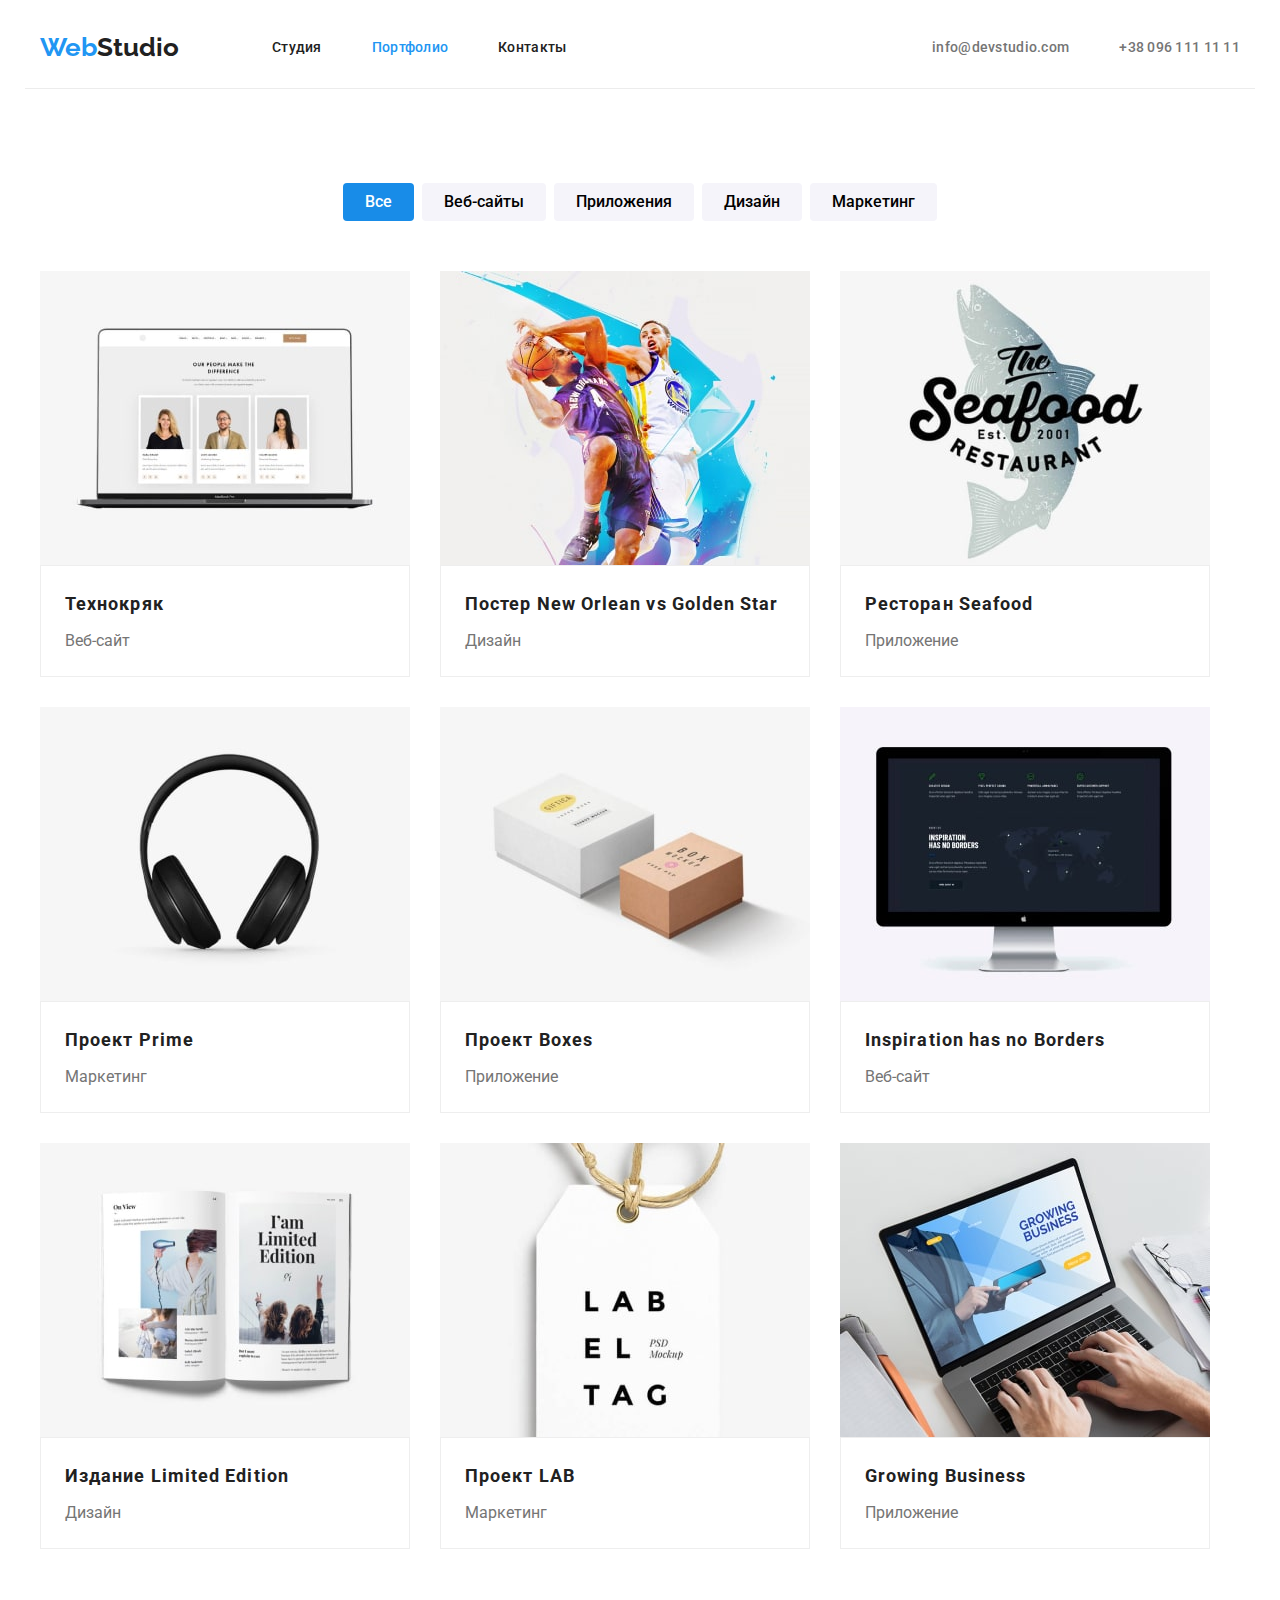
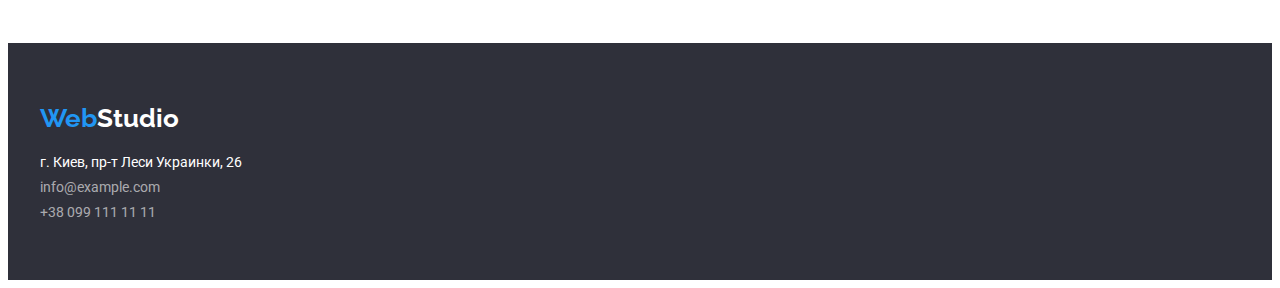
==== portfolio.html @ 8eda3291 "Добавлено файли із 3 ДЗ" ====
<!DOCTYPE html>
<html lang="ru">
    <head>
        <meta charset="UTF-8" />
        <meta http-equiv="X-UA-Compatible" content="IE=edge" />
        <meta name="viewport" content="width=device-width, initial-scale=1.0" />
        <title>Web Studio</title>

        <link rel="preconnect" href="https://fonts.googleapis.com" />
        <link rel="preconnect" href="https://fonts.gstatic.com" crossorigin />
        <link
            href="https://fonts.googleapis.com/css2?family=Raleway:wght@700&family=Roboto:wght@400;500;700;900&display=swap"
            rel="stylesheet"
        />
        <link
            rel="stylesheet"
            href="https://cdnjs.cloudflare.com/ajax/libs/modern-normalize/1.1.0/modern-normalize.min.css"
            integrity="sha512-wpPYUAdjBVSE4KJnH1VR1HeZfpl1ub8YT/NKx4PuQ5NmX2tKuGu6U/JRp5y+Y8XG2tV+wKQpNHVUX03MfMFn9Q=="
            crossorigin="anonymous"
            referrerpolicy="no-referrer"
        />
        <link rel="stylesheet" href="./css/styles.css" />
    </head>
    <body>
        <!-- Навігація хедера -->
        <header class="header">
            <div class="header-container">
                <nav class="header-nav">
                    <a href="index.html" class="header-logo link">
                        <span class="header-logo-web">Web</span>Studio</a
                    >
                    <ul class="header-nav-link list">
                        <li class="link-nav">
                            <a href="index.html" class="header-link link">Студия</a>
                        </li>
                        <li class="link-nav">
                            <a href="./portfolio.html" class="header-link link active">Портфолио</a>
                        </li>
                        <li class="link-nav link">
                            <a href="" class="header-link link">Контакты</a>
                        </li>
                    </ul>
                </nav>
                <ul class="header-contacts list">
                    <li class="contact-item">
                        <a href="mailto:info@devstudio.com" class="header-link-contact link"
                            >info@devstudio.com</a
                        >
                    </li>
                    <li class="contact-item">
                        <a href="tel:+380961111111" class="header-link-contact link"
                            >+38 096 111 11 11</a
                        >
                    </li>
                </ul>
            </div>
        </header>

        <main>
            <section class="projects">
                <div class="container">
                    <h1 class="visually-hidden">Портфолио</h1>
                    <ul class="portfolio-filter list">
                        <li class="portfolio-filter-item">
                            <button class="portfolio-filter-btn active btn" type="button">
                                Все
                            </button>
                        </li>
                        <li class="portfolio-filter-item">
                            <button class="portfolio-filter-btn btn" type="button">
                                Веб-сайты
                            </button>
                        </li>
                        <li class="portfolio-filter-item">
                            <button class="portfolio-filter-btn btn" type="button">
                                Приложения
                            </button>
                        </li>
                        <li class="portfolio-filter-item">
                            <button class="portfolio-filter-btn btn" type="button">Дизайн</button>
                        </li>
                        <li class="portfolio-filter-item">
                            <button class="portfolio-filter-btn btn" type="button">
                                Маркетинг
                            </button>
                        </li>
                    </ul>

                    <ul class="projects-list list">
                        <li class="project-list-item">
                            <img
                                class="project-list-img"
                                src="./image/our-projects/img-1-min.jpg"
                                alt="Ноутбук"
                                width="370"
                                height="294"
                            />
                            <div class="project-item-text">
                                <h3 class="project-list-header">Технокряк</h3>
                                <p class="project-list-text">Веб-сайт</p>
                            </div>
                        </li>
                        <li class="project-list-item">
                            <img
                                class="project-list-img"
                                src="./image/our-projects/img-2-min.jpg"
                                alt="Баскетбол"
                                width="370"
                                height="294"
                            />
                            <div class="project-item-text">
                                <h3 class="project-list-header">
                                    Постер <span lang="en">New Orlean vs Golden Star</span>
                                </h3>
                                <p class="project-list-text">Дизайн</p>
                            </div>
                        </li>
                        <li class="project-list-item">
                            <img
                                class="project-list-img"
                                src="./image/our-projects/img-3-min.jpg"
                                alt="Емблема ресторана морской пищи"
                                width="370"
                                height="294"
                            />
                            <div class="project-item-text">
                                <h3 class="project-list-header">
                                    Ресторан <span lang="en">Seafood</span>
                                </h3>
                                <p class="project-list-text">Приложение</p>
                            </div>
                        </li>
                        <li class="project-list-item">
                            <img
                                class="project-list-img"
                                src="./image/our-projects/img-4-min.jpg"
                                alt="Наушники"
                                width="370"
                                height="294"
                            />
                            <div class="project-item-text">
                                <h3 class="project-list-header">
                                    Проект <span lang="en">Prime</span>
                                </h3>
                                <p class="project-list-text">Маркетинг</p>
                            </div>
                        </li>
                        <li class="project-list-item">
                            <img
                                class="project-list-img"
                                src="./image/our-projects/img-5-min.jpg"
                                alt="Коробки"
                                width="370"
                                height="294"
                            />
                            <div class="project-item-text">
                                <h3 class="project-list-header">
                                    Проект <span lang="en">Boxes</span>
                                </h3>
                                <p class="project-list-text">Приложение</p>
                            </div>
                        </li>
                        <li class="project-list-item">
                            <img
                                class="project-list-img"
                                src="./image/our-projects/img-6-min.jpg"
                                alt="Монитор"
                                width="370"
                                height="294"
                            />
                            <div class="project-item-text">
                                <h3 class="project-list-header">
                                    <span lang="en">Inspiration has no Borders</span>
                                </h3>
                                <p class="project-list-text">Веб-сайт</p>
                            </div>
                        </li>
                        <li class="project-list-item">
                            <img
                                class="project-list-img"
                                src="./image/our-projects/img-7-min.jpg"
                                alt="Журнал"
                                width="370"
                                height="294"
                            />
                            <div class="project-item-text">
                                <h3 class="project-list-header">
                                    Издание <span lang="en">Limited Edition</span>
                                </h3>
                                <p class="project-list-text">Дизайн</p>
                            </div>
                        </li>
                        <li class="project-list-item">
                            <img
                                class="project-list-img"
                                src="./image/our-projects/img-8-min.jpg"
                                alt="Бирка"
                                width="370"
                                height="294"
                            />
                            <div class="project-item-text">
                                <h3 class="project-list-header">Проект <span>LAB</span></h3>
                                <p class="project-list-text">Маркетинг</p>
                            </div>
                        </li>
                        <li class="project-list-item">
                            <img
                                class="project-list-img"
                                src="./image/our-projects/img-9-min.jpg"
                                alt="Приложение для ноутбука"
                                width="370"
                                height="294"
                            />
                            <div class="project-item-text">
                                <h3 class="project-list-header">
                                    <span lang="en">Growing Business</span>
                                </h3>
                                <p class="project-list-text">Приложение</p>
                            </div>
                        </li>
                    </ul>
                </div>
            </section>
        </main>
        <!-- футер -->
        <footer class="footer">
            <div class="footer-container">
                <a href="/index.html" class="footer-logo link"
                    ><span class="footer-logo-web">Web</span>Studio</a
                >
                <address class="footer-adress">
                    <ul class="footer-list list">
                        <li class="footer-list-adress">
                            <a
                                href="https://goo.gl/maps/zETm96oup55VrGb17"
                                class="footer-address-map link"
                                target="_blank"
                                rel="noopener noreferrer nofollow"
                                >г. Киев, пр-т Леси Украинки, 26</a
                            >
                        </li>
                        <li class="footer-list-mail">
                            <a href="mailto:info@example.com" class="footer-mail link"
                                >info@example.com</a
                            >
                        </li>
                        <li class="footer-list-phone">
                            <a href="tel:+380991111111" class="footer-phone link"
                                >+38 099 111 11 11</a
                            >
                        </li>
                    </ul>
                </address>
            </div>
        </footer>
    </body>
</html>
---- css/styles.css ----
:root {
    --accent-color: #2196f3;
    --main-text-color: #212121;
    --second-text-color: #757575;
    --button-text-color: #ffffff;
    --footer-phone-mail-color: rgba(255, 255, 255, 0.6);
    --background-team: #f5f4fa;
    --background-team-list: #ffffff;
    --footer-addres-white: #ffffff;
    --background-footer: #2f303a;
    --footer-logo-white: #ffffff;
    --hover-color-btn: #188ce8;
    --background-portfolio-btn: #f5f4fa;
    --background-page: #ffffff;
    --background-hero: #2f303a;
}

body {
    font-family: 'Roboto', sans-serif;
    font-size: 14px;
    color: var(--main-text-color);
    background: var(--background-page);
}

h1,
h2,
h3,
h4 {
    margin: 0;
}
p {
    margin: 0;
}
ul {
    margin: 0;
}

img {
    display: block;
    max-width: 100%;
    height: auto;
}

.container {
    width: 1200px;
    padding-left: 15px;
    padding-right: 15px;
    margin: 0 auto;
}

.list {
    list-style: none;
    margin: 0;
    padding: 0;
}

.link {
    list-style-type: none;
    text-decoration: none;
}

.btn {
    font-family: 'Roboto';
}

.header-container {
    width: 1200px;
    padding-left: 15px;
    padding-right: 15px;
    margin: 0 auto;
    border-bottom: 1px solid #ececec;

    display: flex;
    align-items: center;
}

.visually-hidden {
    position: absolute;
    width: 1px;
    height: 1px;
    margin: -1px;
    border: 0;
    padding: 0;

    white-space: nowrap;
    clip-path: inset(100%);
    clip: rect(0 0 0 0);
    overflow: hidden;
}

.header-nav {
    display: flex;
    align-items: center;
}

.header-logo {
    font-family: 'Raleway';
    font-style: normal;
    font-weight: 700;
    font-size: 26px;
    line-height: 1.19;
    color: inherit;

    margin-right: 93px;
    padding-top: 24px;
    padding-bottom: 25px;
}

.header-logo-web {
    font-family: 'Raleway';
    font-style: normal;
    font-weight: 700;
    font-size: 26px;
    line-height: 1.19;
    color: var(--accent-color);
}

.header-link {
    font-weight: 500;
    line-height: 1.14;
    letter-spacing: 0.02em;
    color: var(--main-text-color);
}

.header-link-contact {
    display: block;
    padding-top: 32px;
    padding-bottom: 32px;
    font-weight: 500;
    line-height: 1.14;
    letter-spacing: 0.02em;
    color: var(--second-text-color);
}

.header-nav-link .header-link.active {
    color: var(--accent-color);
}

.header-nav-link {
    display: flex;
}

.header-nav-link .link-nav + .link-nav {
    margin-left: 50px;
}

.header-link {
    display: block;
    padding-top: 32px;
    padding-bottom: 32px;
}

.header-contacts {
    display: flex;
    margin-left: auto;
}

.contact-item + .contact-item {
    margin-left: 50px;
}

.header-link:hover,
.header-link:focus,
.header-link-contact:hover,
.header-link-contact:focus {
    color: var(--accent-color);
}

/* ---------------------MAIN------------------------- */

/* ---------------------HERO------------------------- */

.hero {
    background-color: var(--background-hero);
    text-align: center;
    padding-top: 200px;
    padding-bottom: 200px;
}

.hero-title {
    font-weight: 900;
    font-size: 44px;
    line-height: 1.36;
    letter-spacing: 0.06em;
    color: var(--button-text-color);
    text-transform: uppercase;

    width: 696px;
    margin-top: 0;
    margin-bottom: 30px;
    margin-left: auto;
    margin-right: auto;
}

.hero-btn {
    font-weight: 700;
    font-size: 16px;
    line-height: 1.8;

    letter-spacing: 0.06em;

    color: var(--button-text-color);
    background-color: var(--accent-color);

    min-width: 200px;
    padding: 10px 32px;
    border: 0;
    border-radius: 4px;

    cursor: pointer;
}

.hero-btn:hover,
.hero-btn:focus {
    background-color: var(--hover-color-btn);
}

/* Особливості */
.features {
    padding-top: 94px;
    padding-bottom: 94px;
}

.features-list {
    display: flex;
}

.features-list .features-list-item + .features-list-item {
    margin-left: 30px;
}

.features-list-item-header {
    font-weight: 700;
    line-height: 1.14;
    text-transform: uppercase;

    margin-bottom: 10px;
    min-width: 270px;
}

.features-text {
    line-height: 1.7;
    width: 270px;

    color: var(--second-text-color);
}

/* Чим ми займаємося */
/* ---------------------SERVISES------------------------- */

.servises {
    display: block;
    padding-bottom: 94px;
}
.servises-header {
    font-weight: 700;
    font-size: 36px;
    line-height: 1.16;
    text-align: center;

    margin-bottom: 50px;
}

.servises-list {
    display: flex;
}

.servises-list .servises-list-item + .servises-list-item {
    margin-left: 30px;
}

/* Команда */

.team {
    background-color: var(--background-team);
    padding-top: 94px;
    padding-bottom: 94px;
}

.team-header {
    font-weight: 700;
    font-size: 36px;
    line-height: 1.16;
    text-align: center;

    margin-bottom: 50px;
}
.team-list {
    display: flex;
    flex-wrap: wrap;
}

.team-list-item {
    background-color: var(--background-team-list);
    width: 270px;
    border-radius: 0px 0px 4px 4px;
    padding-bottom: 30px;
    margin-right: 30px;
    box-shadow: 0px 1px 3px rgba(0, 0, 0, 0.12), 0px 1px 1px rgba(0, 0, 0, 0.14),
        0px 2px 1px rgba(0, 0, 0, 0.2);
}

.team-list-item:nth-child(4n) {
    margin-right: 0;
}

.team-image {
    margin-bottom: 30px;
}

.team-name {
    font-weight: 500;
    font-size: 16px;
    line-height: 1.18;
    text-align: center;

    margin-bottom: 10px;
}

.team-position {
    font-size: 16px;
    line-height: 1.18;
    text-align: center;

    color: var(--second-text-color);
}

/* ---------------------FOOTER------------------------- */

.footer {
    background-color: var(--background-footer);
    padding-top: 60px;
    padding-bottom: 60px;
}

.footer-container {
    width: 1200px;
    padding-left: 15px;
    padding-right: 15px;
    margin: 0 auto;
}

.footer-logo {
    text-decoration: none;
    font-family: 'Raleway';
    font-style: normal;
    font-weight: 700;
    font-size: 26px;
    line-height: 1.19;
    color: var(--footer-logo-white);
}

.footer-logo-web {
    font-family: 'Raleway';
    font-style: normal;
    font-weight: 700;
    font-size: 26px;
    line-height: 1.19;
    color: var(--accent-color);
}

.footer-adress {
    margin-top: 20px;
}

.footer-address-map {
    text-decoration: none;
    font-style: normal;
    color: var(--footer-addres-white);
}

.footer-list-adress {
    margin-bottom: 9px;
}

.footer-list-mail {
    margin-bottom: 9px;
}

.footer-mail,
.footer-phone {
    text-decoration: none;
    font-style: normal;
    color: var(--footer-phone-mail-color);
}

.footer-address-map:hover,
.footer-address-map:focus,
.footer-mail:hover,
.footer-mail:focus,
.footer-phone:hover,
.footer-phone:focus {
    color: var(--accent-color);
}

/* ---------------------PORTFOLIO------------------------- */

.projects {
    padding-top: 94px;
    padding-bottom: 94px;
}

.portfolio-filter {
    display: flex;
    justify-content: center;
    margin-bottom: 50px;
}

.portfolio-filter-item {
    margin-right: 8px;
}

.portfolio-filter-item:last-child {
    margin-right: 0;
}

.portfolio-filter-btn {
    font-weight: 500;
    font-size: 16px;
    line-height: 1.62;
    background-color: var(--background-portfolio-btn);
    border: 0;
    border-radius: 4px;

    padding: 6px 22px;
    text-align: center;

    cursor: pointer;
}

.projects-list {
    display: flex;
    flex-wrap: wrap;
}

.project-list-item {
    width: 370px;
    box-sizing: border-box;
    margin-right: 30px;
    margin-bottom: 30px;
}

.project-list-item:nth-child(3n) {
    margin-right: 0;
}

.project-list-item:nth-child(n + 7) {
    margin-bottom: 0;
}

.portfolio-filter .portfolio-filter-btn.active {
    background-color: var(--hover-color-btn);
    color: var(--button-text-color);
}

.portfolio-filter-btn:hover,
.portfolio-filter-btn:focus {
    color: var(--button-text-color);
    background-color: var(--accent-color);
}

.project-list-img {
}

.project-item-text {
    padding: 20px 24px;
    border: 1px solid #eeeeee;
}

.project-list-header {
    font-size: 18px;
    line-height: 2;
    letter-spacing: 0.06em;

    margin-bottom: 4px;
}

.project-list-text {
    font-size: 16px;
    line-height: 1.88;
    color: var(--second-text-color);
}
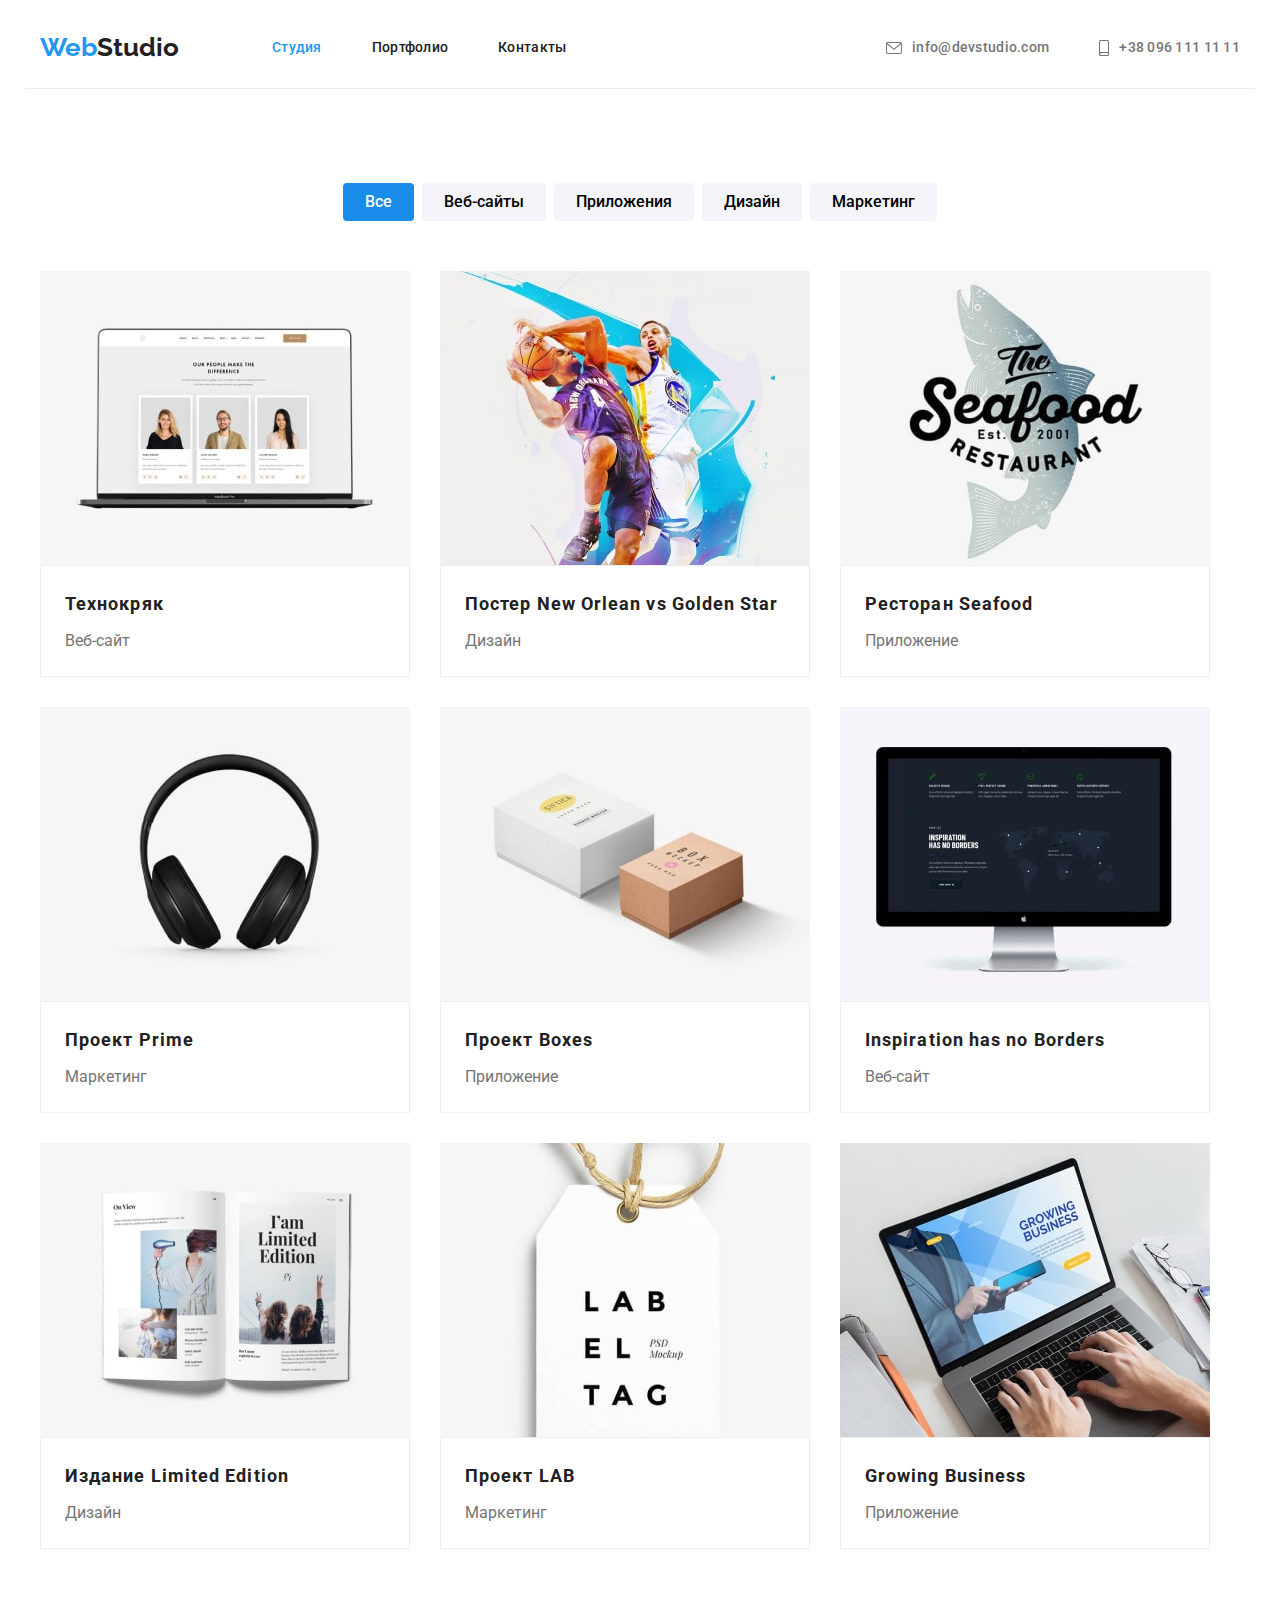
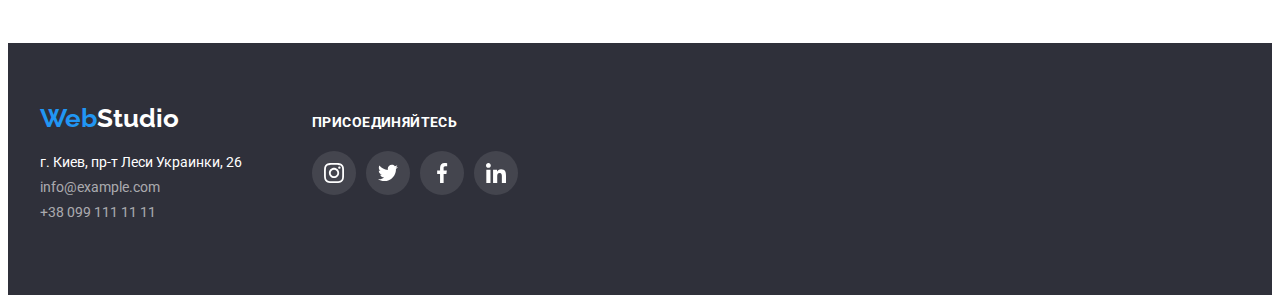
==== commit de63b55f: "Добавив тіні у кнопки фільтра та карткам" ====
--- a/portfolio.html
+++ b/portfolio.html
@@ -31,10 +31,10 @@
                     >
                     <ul class="header-nav-link list">
                         <li class="link-nav">
-                            <a href="index.html" class="header-link link">Студия</a>
+                            <a href="index.html" class="header-link link active">Студия</a>
                         </li>
                         <li class="link-nav">
-                            <a href="./portfolio.html" class="header-link link active">Портфолио</a>
+                            <a href="./portfolio.html" class="header-link link">Портфолио</a>
                         </li>
                         <li class="link-nav link">
                             <a href="" class="header-link link">Контакты</a>
@@ -43,14 +43,20 @@
                 </nav>
                 <ul class="header-contacts list">
                     <li class="contact-item">
-                        <a href="mailto:info@devstudio.com" class="header-link-contact link"
-                            >info@devstudio.com</a
-                        >
+                        <a href="mailto:info@devstudio.com" class="header-link-contact link">
+                            <svg class="icon-mail" width="16" height="12">
+                                <use href="./image/icon/symbol-defs.svg#icon-mail"></use>
+                            </svg>
+                            info@devstudio.com
+                        </a>
                     </li>
                     <li class="contact-item">
-                        <a href="tel:+380961111111" class="header-link-contact link"
-                            >+38 096 111 11 11</a
-                        >
+                        <a href="tel:+380961111111" class="header-link-contact link">
+                            <svg class="icon-mobile" width="10" height="16">
+                                <use href="./image/icon/symbol-defs.svg#icon-smartphone"></use>
+                            </svg>
+                            +38 096 111 11 11
+                        </a>
                     </li>
                 </ul>
             </div>
@@ -88,135 +94,153 @@
 
                     <ul class="projects-list list">
                         <li class="project-list-item">
-                            <img
-                                class="project-list-img"
-                                src="./image/our-projects/img-1-min.jpg"
-                                alt="Ноутбук"
-                                width="370"
-                                height="294"
-                            />
-                            <div class="project-item-text">
-                                <h3 class="project-list-header">Технокряк</h3>
-                                <p class="project-list-text">Веб-сайт</p>
-                            </div>
-                        </li>
-                        <li class="project-list-item">
-                            <img
-                                class="project-list-img"
-                                src="./image/our-projects/img-2-min.jpg"
-                                alt="Баскетбол"
-                                width="370"
-                                height="294"
-                            />
-                            <div class="project-item-text">
-                                <h3 class="project-list-header">
-                                    Постер <span lang="en">New Orlean vs Golden Star</span>
-                                </h3>
-                                <p class="project-list-text">Дизайн</p>
-                            </div>
-                        </li>
-                        <li class="project-list-item">
-                            <img
-                                class="project-list-img"
-                                src="./image/our-projects/img-3-min.jpg"
-                                alt="Емблема ресторана морской пищи"
-                                width="370"
-                                height="294"
-                            />
-                            <div class="project-item-text">
-                                <h3 class="project-list-header">
-                                    Ресторан <span lang="en">Seafood</span>
-                                </h3>
-                                <p class="project-list-text">Приложение</p>
-                            </div>
-                        </li>
-                        <li class="project-list-item">
-                            <img
-                                class="project-list-img"
-                                src="./image/our-projects/img-4-min.jpg"
-                                alt="Наушники"
-                                width="370"
-                                height="294"
-                            />
-                            <div class="project-item-text">
-                                <h3 class="project-list-header">
-                                    Проект <span lang="en">Prime</span>
-                                </h3>
-                                <p class="project-list-text">Маркетинг</p>
-                            </div>
-                        </li>
-                        <li class="project-list-item">
-                            <img
-                                class="project-list-img"
-                                src="./image/our-projects/img-5-min.jpg"
-                                alt="Коробки"
-                                width="370"
-                                height="294"
-                            />
-                            <div class="project-item-text">
-                                <h3 class="project-list-header">
-                                    Проект <span lang="en">Boxes</span>
-                                </h3>
-                                <p class="project-list-text">Приложение</p>
-                            </div>
-                        </li>
-                        <li class="project-list-item">
-                            <img
-                                class="project-list-img"
-                                src="./image/our-projects/img-6-min.jpg"
-                                alt="Монитор"
-                                width="370"
-                                height="294"
-                            />
-                            <div class="project-item-text">
-                                <h3 class="project-list-header">
-                                    <span lang="en">Inspiration has no Borders</span>
-                                </h3>
-                                <p class="project-list-text">Веб-сайт</p>
-                            </div>
-                        </li>
-                        <li class="project-list-item">
-                            <img
-                                class="project-list-img"
-                                src="./image/our-projects/img-7-min.jpg"
-                                alt="Журнал"
-                                width="370"
-                                height="294"
-                            />
-                            <div class="project-item-text">
-                                <h3 class="project-list-header">
-                                    Издание <span lang="en">Limited Edition</span>
-                                </h3>
-                                <p class="project-list-text">Дизайн</p>
-                            </div>
-                        </li>
-                        <li class="project-list-item">
-                            <img
-                                class="project-list-img"
-                                src="./image/our-projects/img-8-min.jpg"
-                                alt="Бирка"
-                                width="370"
-                                height="294"
-                            />
-                            <div class="project-item-text">
-                                <h3 class="project-list-header">Проект <span>LAB</span></h3>
-                                <p class="project-list-text">Маркетинг</p>
-                            </div>
-                        </li>
-                        <li class="project-list-item">
-                            <img
-                                class="project-list-img"
-                                src="./image/our-projects/img-9-min.jpg"
-                                alt="Приложение для ноутбука"
-                                width="370"
-                                height="294"
-                            />
-                            <div class="project-item-text">
-                                <h3 class="project-list-header">
-                                    <span lang="en">Growing Business</span>
-                                </h3>
-                                <p class="project-list-text">Приложение</p>
-                            </div>
+                            <a href="" class="projects-list-item-link link">
+                                <img
+                                    class="project-list-img"
+                                    src="./image/our-projects/img-1-min.jpg"
+                                    alt="Ноутбук"
+                                    width="370"
+                                    height="294"
+                                />
+                                <div class="project-item-text">
+                                    <h3 class="project-list-header">Технокряк</h3>
+                                    <p class="project-list-text">Веб-сайт</p>
+                                </div>
+                            </a>
+                        </li>
+                        <li class="project-list-item">
+                            <a href="#" class="projects-list-item-link link">
+                                <img
+                                    class="project-list-img"
+                                    src="./image/our-projects/img-2-min.jpg"
+                                    alt="Баскетбол"
+                                    width="370"
+                                    height="294"
+                                />
+                                <div class="project-item-text">
+                                    <h3 class="project-list-header">
+                                        Постер <span lang="en">New Orlean vs Golden Star</span>
+                                    </h3>
+                                    <p class="project-list-text">Дизайн</p>
+                                </div>
+                            </a>
+                        </li>
+                        <li class="project-list-item">
+                            <a href="#" class="projects-list-item-link link">
+                                <img
+                                    class="project-list-img"
+                                    src="./image/our-projects/img-3-min.jpg"
+                                    alt="Емблема ресторана морской пищи"
+                                    width="370"
+                                    height="294"
+                                />
+                                <div class="project-item-text">
+                                    <h3 class="project-list-header">
+                                        Ресторан <span lang="en">Seafood</span>
+                                    </h3>
+                                    <p class="project-list-text">Приложение</p>
+                                </div>
+                            </a>
+                        </li>
+                        <li class="project-list-item">
+                            <a href="#" class="projects-list-item-link link">
+                                <img
+                                    class="project-list-img"
+                                    src="./image/our-projects/img-4-min.jpg"
+                                    alt="Наушники"
+                                    width="370"
+                                    height="294"
+                                />
+                                <div class="project-item-text">
+                                    <h3 class="project-list-header">
+                                        Проект <span lang="en">Prime</span>
+                                    </h3>
+                                    <p class="project-list-text">Маркетинг</p>
+                                </div>
+                            </a>
+                        </li>
+                        <li class="project-list-item">
+                            <a href="#" class="projects-list-item-link link">
+                                <img
+                                    class="project-list-img"
+                                    src="./image/our-projects/img-5-min.jpg"
+                                    alt="Коробки"
+                                    width="370"
+                                    height="294"
+                                />
+                                <div class="project-item-text">
+                                    <h3 class="project-list-header">
+                                        Проект <span lang="en">Boxes</span>
+                                    </h3>
+                                    <p class="project-list-text">Приложение</p>
+                                </div>
+                            </a>
+                        </li>
+                        <li class="project-list-item">
+                            <a href="#" class="projects-list-item-link link">
+                                <img
+                                    class="project-list-img"
+                                    src="./image/our-projects/img-6-min.jpg"
+                                    alt="Монитор"
+                                    width="370"
+                                    height="294"
+                                />
+                                <div class="project-item-text">
+                                    <h3 class="project-list-header">
+                                        <span lang="en">Inspiration has no Borders</span>
+                                    </h3>
+                                    <p class="project-list-text">Веб-сайт</p>
+                                </div>
+                            </a>
+                        </li>
+                        <li class="project-list-item">
+                            <a href="#" class="projects-list-item-link link">
+                                <img
+                                    class="project-list-img"
+                                    src="./image/our-projects/img-7-min.jpg"
+                                    alt="Журнал"
+                                    width="370"
+                                    height="294"
+                                />
+                                <div class="project-item-text">
+                                    <h3 class="project-list-header">
+                                        Издание <span lang="en">Limited Edition</span>
+                                    </h3>
+                                    <p class="project-list-text">Дизайн</p>
+                                </div>
+                            </a>
+                        </li>
+                        <li class="project-list-item">
+                            <a href="#" class="projects-list-item-link link">
+                                <img
+                                    class="project-list-img"
+                                    src="./image/our-projects/img-8-min.jpg"
+                                    alt="Бирка"
+                                    width="370"
+                                    height="294"
+                                />
+                                <div class="project-item-text">
+                                    <h3 class="project-list-header">Проект <span>LAB</span></h3>
+                                    <p class="project-list-text">Маркетинг</p>
+                                </div>
+                            </a>
+                        </li>
+                        <li class="project-list-item">
+                            <a href="#" class="projects-list-item-link link">
+                                <img
+                                    class="project-list-img"
+                                    src="./image/our-projects/img-9-min.jpg"
+                                    alt="Приложение для ноутбука"
+                                    width="370"
+                                    height="294"
+                                />
+                                <div class="project-item-text">
+                                    <h3 class="project-list-header">
+                                        <span lang="en">Growing Business</span>
+                                    </h3>
+                                    <p class="project-list-text">Приложение</p>
+                                </div>
+                            </a>
                         </li>
                     </ul>
                 </div>
@@ -225,32 +249,67 @@
         <!-- футер -->
         <footer class="footer">
             <div class="footer-container">
-                <a href="/index.html" class="footer-logo link"
-                    ><span class="footer-logo-web">Web</span>Studio</a
-                >
-                <address class="footer-adress">
-                    <ul class="footer-list list">
-                        <li class="footer-list-adress">
-                            <a
-                                href="https://goo.gl/maps/zETm96oup55VrGb17"
-                                class="footer-address-map link"
-                                target="_blank"
-                                rel="noopener noreferrer nofollow"
-                                >г. Киев, пр-т Леси Украинки, 26</a
-                            >
-                        </li>
-                        <li class="footer-list-mail">
-                            <a href="mailto:info@example.com" class="footer-mail link"
-                                >info@example.com</a
-                            >
-                        </li>
-                        <li class="footer-list-phone">
-                            <a href="tel:+380991111111" class="footer-phone link"
-                                >+38 099 111 11 11</a
-                            >
+                <div class="footer-addres-block">
+                    <a href="/index.html" class="footer-logo link"
+                        ><span class="footer-logo-web">Web</span>Studio</a
+                    >
+                    <address class="footer-adress">
+                        <ul class="footer-list list">
+                            <li class="footer-list-adress">
+                                <a
+                                    href="https://goo.gl/maps/zETm96oup55VrGb17"
+                                    class="footer-address-map link"
+                                    target="_blank"
+                                    rel="noopener noreferrer nofollow"
+                                    >г. Киев, пр-т Леси Украинки, 26</a
+                                >
+                            </li>
+                            <li class="footer-list-mail">
+                                <a href="mailto:info@example.com" class="footer-mail link"
+                                    >info@example.com</a
+                                >
+                            </li>
+                            <li class="footer-list-phone">
+                                <a href="tel:+380991111111" class="footer-phone link"
+                                    >+38 099 111 11 11</a
+                                >
+                            </li>
+                        </ul>
+                    </address>
+                </div>
+                <div class="footer-social">
+                    <h3 class="social-connect">ПРИСОЕДИНЯЙТЕСЬ</h3>
+                    <ul class="footer-social-list list">
+                        <li class="social-item">
+                            <a class="social-item-link" href="#">
+                                <svg class="social-icon" width="20" height="20">
+                                    <use href="./image/icon/symbol-defs.svg#icon-insta"></use>
+                                </svg>
+                            </a>
+                        </li>
+                        <li class="social-item">
+                            <a class="social-item-link" href="#">
+                                <svg class="social-icon" width="20" height="20">
+                                    <use href="./image/icon/symbol-defs.svg#icon-twitter-1"></use>
+                                </svg>
+                            </a>
+                        </li>
+                        <li class="social-item">
+                            <a class="social-item-link" href="#">
+                                <svg class="social-icon" width="20" height="20">
+                                    <use href="./image/icon/symbol-defs.svg#icon-facebook-1"></use>
+                                </svg>
+                            </a>
+                        </li>
+                        <li class="social-item">
+                            <a class="social-item-link" href="#">
+                                <svg class="social-icon" width="20" height="20">
+                                    <use href="./image/icon/symbol-defs.svg#icon-linkedin-1"></use>
+                                </svg>
+                            </a>
                         </li>
                     </ul>
-                </address>
+                </div>
             </div>
         </footer>
     </body>
--- a/css/styles.css
+++ b/css/styles.css
@@ -116,20 +116,13 @@
 }
 
 .header-link {
-    font-weight: 500;
-    line-height: 1.14;
-    letter-spacing: 0.02em;
-    color: var(--main-text-color);
-}
-
-.header-link-contact {
     display: block;
     padding-top: 32px;
     padding-bottom: 32px;
     font-weight: 500;
     line-height: 1.14;
     letter-spacing: 0.02em;
-    color: var(--second-text-color);
+    color: var(--main-text-color);
 }
 
 .header-nav-link .header-link.active {
@@ -144,19 +137,34 @@
     margin-left: 50px;
 }
 
-.header-link {
-    display: block;
+.header-contacts {
+    display: flex;
+    margin-left: auto;
+}
+
+.contact-item + .contact-item {
+    margin-left: 50px;
+    height: 16px;
+}
+
+.header-link-contact {
+    display: flex;
+    align-items: center;
     padding-top: 32px;
     padding-bottom: 32px;
-}
-
-.header-contacts {
-    display: flex;
-    margin-left: auto;
-}
-
-.contact-item + .contact-item {
-    margin-left: 50px;
+    font-weight: 500;
+    line-height: 1.14;
+    letter-spacing: 0.02em;
+    color: var(--second-text-color);
+}
+.icon-mail {
+    margin-right: 10px;
+    fill: currentColor;
+}
+
+.icon-mobile {
+    margin-right: 10px;
+    fill: currentColor;
 }
 
 .header-link:hover,
@@ -175,6 +183,13 @@
     text-align: center;
     padding-top: 200px;
     padding-bottom: 200px;
+    margin: 0 auto;
+
+    background-image: linear-gradient(rgba(47, 48, 58, 0.4), rgba(47, 48, 58, 0.4)),
+        url(../image/hero-bg.jpg);
+    background-repeat: no-repeat;
+    background-size: cover;
+    max-width: 1600px;
 }
 
 .hero-title {
@@ -225,8 +240,26 @@
     display: flex;
 }
 
+.features-list-item {
+    display: block;
+}
+
+.features-container {
+    display: flex;
+    width: 270px;
+    background-color: var(--background-team);
+    border-radius: 4px;
+    justify-content: center;
+    padding: 25px 0;
+    margin-bottom: 30px;
+}
+
 .features-list .features-list-item + .features-list-item {
     margin-left: 30px;
+}
+
+.antenna::before {
+    background-image: url('../image/icon/symbol-defs.svg#icon-antenna-1');
 }
 
 .features-list-item-header {
@@ -294,7 +327,6 @@
     background-color: var(--background-team-list);
     width: 270px;
     border-radius: 0px 0px 4px 4px;
-    padding-bottom: 30px;
     margin-right: 30px;
     box-shadow: 0px 1px 3px rgba(0, 0, 0, 0.12), 0px 1px 1px rgba(0, 0, 0, 0.14),
         0px 2px 1px rgba(0, 0, 0, 0.2);
@@ -304,8 +336,9 @@
     margin-right: 0;
 }
 
-.team-image {
-    margin-bottom: 30px;
+.team-list-text {
+    padding-bottom: 30px;
+    padding-top: 30px;
 }
 
 .team-name {
@@ -321,19 +354,91 @@
     font-size: 16px;
     line-height: 1.18;
     text-align: center;
+    margin-bottom: 16px;
 
     color: var(--second-text-color);
+}
+
+.team-list-social {
+    display: flex;
+    justify-content: center;
+}
+
+.team-social-item + .team-social-item {
+    margin-left: 10px;
+}
+
+.team-social-link {
+    width: 44px;
+    height: 44px;
+    background-color: var(--background-page);
+    fill: #afb1b8;
+    border-radius: 50%;
+    display: flex;
+    align-items: center;
+    justify-content: center;
+}
+
+.team-social-link:hover,
+.team-social-link:focus {
+    background-color: #2196f3;
+    fill: #ffffff;
+}
+
+/* ---------------------CLIENTS------------------------- */
+
+.clients {
+    padding-top: 94px;
+    padding-bottom: 94px;
+}
+
+.clients-header {
+    font-weight: 700;
+    font-size: 36px;
+    line-height: 1.16;
+    text-align: center;
+
+    margin-bottom: 50px;
+}
+.clients-list {
+    display: flex;
+    justify-content: center;
+}
+
+.clients-list-item + .clients-list-item {
+    margin-left: 30px;
+}
+
+.clients-link {
+    width: 170px;
+    height: 92px;
+    border: 1px solid #afb1b8;
+    border-radius: 4px;
+    display: flex;
+    align-items: center;
+    justify-content: center;
+    fill: #afb1b8;
+}
+
+.clients-link:hover,
+.clients-link:focus {
+    fill: #2196f3;
+    border: 1px solid #2196f3;
 }
 
 /* ---------------------FOOTER------------------------- */
 
 .footer {
     background-color: var(--background-footer);
+}
+
+.footer-addres-block {
     padding-top: 60px;
     padding-bottom: 60px;
 }
 
 .footer-container {
+    display: flex;
     width: 1200px;
     padding-left: 15px;
     padding-right: 15px;
@@ -384,13 +489,48 @@
     color: var(--footer-phone-mail-color);
 }
 
-.footer-address-map:hover,
-.footer-address-map:focus,
-.footer-mail:hover,
-.footer-mail:focus,
-.footer-phone:hover,
-.footer-phone:focus {
-    color: var(--accent-color);
+.footer-social {
+    width: 206px;
+    margin-left: 70px;
+    padding-top: 72px;
+    padding-bottom: 100px;
+}
+
+.footer-social-list {
+    display: flex;
+}
+
+.social-item + .social-item {
+    margin-left: 10px;
+}
+
+.social-connect {
+    font-size: 14px;
+    line-height: 1.14;
+    letter-spacing: 0.03em;
+    text-transform: uppercase;
+
+    color: var(--footer-addres-white);
+
+    margin-bottom: 20px;
+}
+
+.social-item-link {
+    display: flex;
+    width: 44px;
+    height: 44px;
+    align-items: center;
+    justify-content: center;
+
+    background-color: rgba(255, 255, 255, 0.1);
+    border-radius: 50%;
+    fill: #ffffff;
+}
+
+.social-item-link:hover,
+.social-item-link:focus {
+    background-color: #2196f3;
+    fill: #ffffff;
 }
 
 /* ---------------------PORTFOLIO------------------------- */
@@ -440,14 +580,6 @@
     margin-bottom: 30px;
 }
 
-.project-list-item:nth-child(3n) {
-    margin-right: 0;
-}
-
-.project-list-item:nth-child(n + 7) {
-    margin-bottom: 0;
-}
-
 .portfolio-filter .portfolio-filter-btn.active {
     background-color: var(--hover-color-btn);
     color: var(--button-text-color);
@@ -457,9 +589,21 @@
 .portfolio-filter-btn:focus {
     color: var(--button-text-color);
     background-color: var(--accent-color);
-}
-
-.project-list-img {
+    box-shadow: 0px 3px 1px rgba(0, 0, 0, 0.1), 0px 1px 2px rgba(0, 0, 0, 0.08),
+        0px 2px 2px rgba(0, 0, 0, 0.12);
+}
+
+.project-list-item:nth-child(3n) {
+    margin-right: 0;
+}
+
+.project-list-item:nth-child(n + 7) {
+    margin-bottom: 0;
+}
+
+.projects-list-item-link {
+    display: block;
+    color: inherit;
 }
 
 .project-item-text {
@@ -480,3 +624,8 @@
     line-height: 1.88;
     color: var(--second-text-color);
 }
+.projects-list-item-link:hover,
+.projects-list-item-link:focus {
+    box-shadow: 0px 1px 1px rgba(0, 0, 0, 0.12), 0px 4px 4px rgba(0, 0, 0, 0.06),
+        1px 4px 6px rgba(0, 0, 0, 0.16);
+}
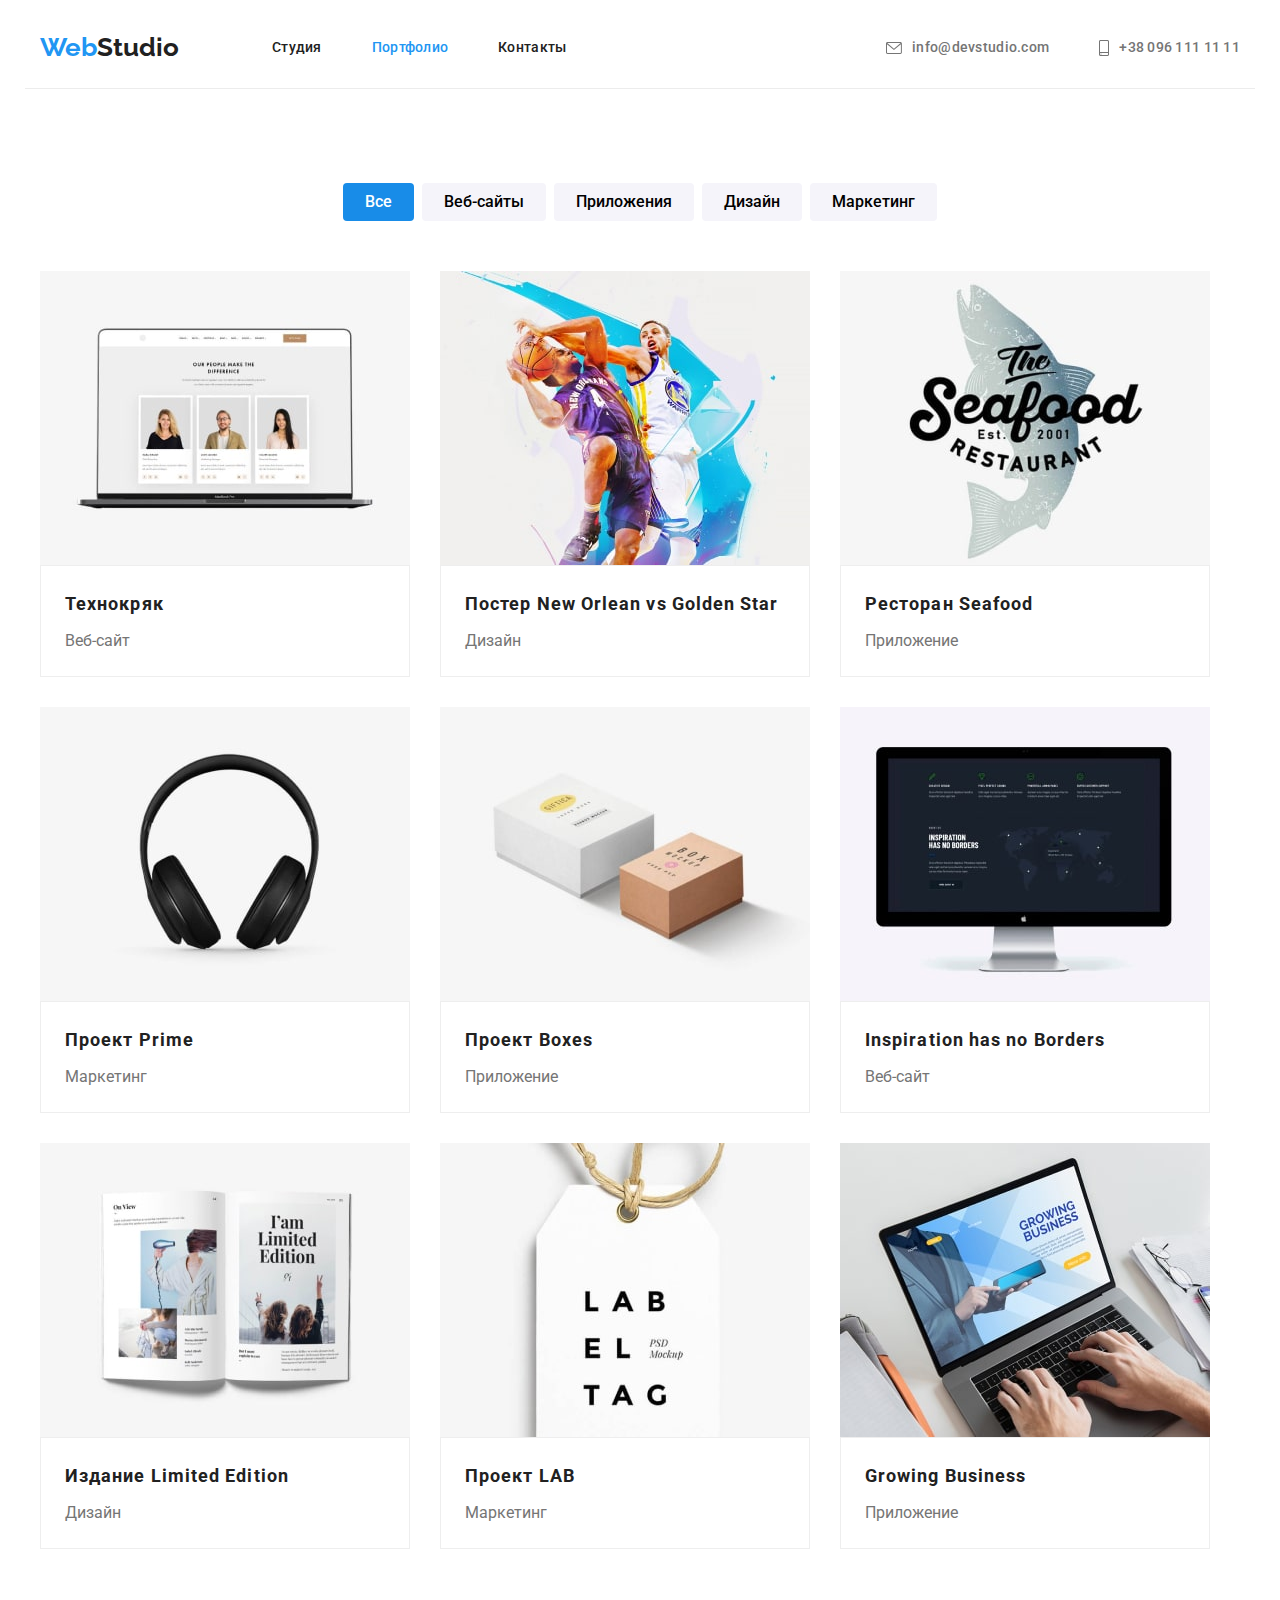
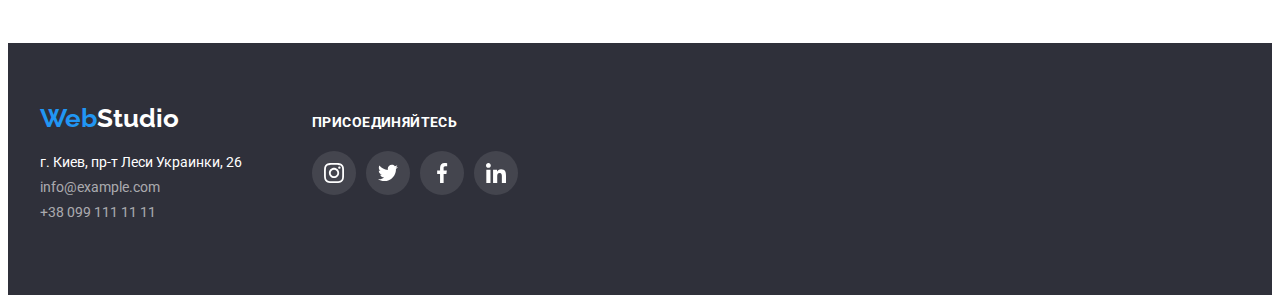
==== commit 805dda42: "Добавив клас activ у хедері на портфоліо" ====
--- a/portfolio.html
+++ b/portfolio.html
@@ -31,10 +31,10 @@
                     >
                     <ul class="header-nav-link list">
                         <li class="link-nav">
-                            <a href="index.html" class="header-link link active">Студия</a>
+                            <a href="index.html" class="header-link link">Студия</a>
                         </li>
                         <li class="link-nav">
-                            <a href="./portfolio.html" class="header-link link">Портфолио</a>
+                            <a href="./portfolio.html" class="header-link link active">Портфолио</a>
                         </li>
                         <li class="link-nav link">
                             <a href="" class="header-link link">Контакты</a>
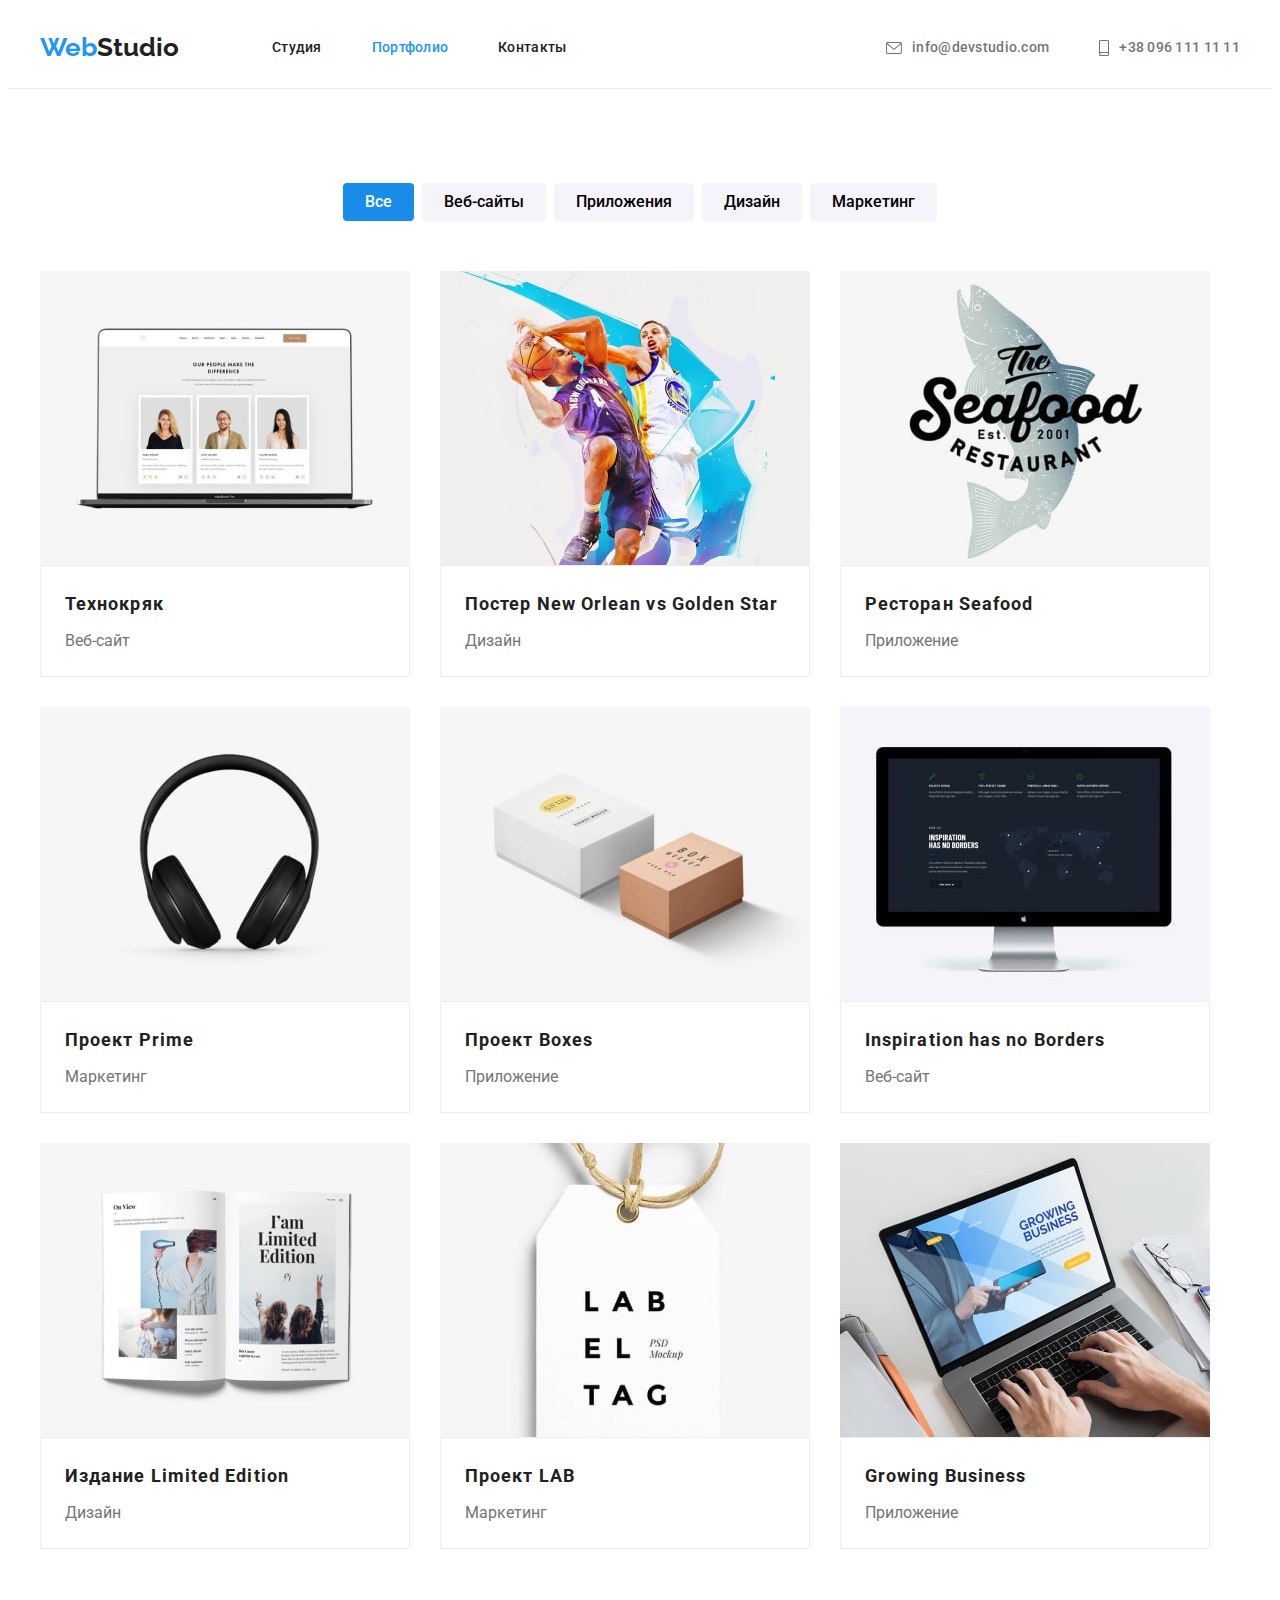
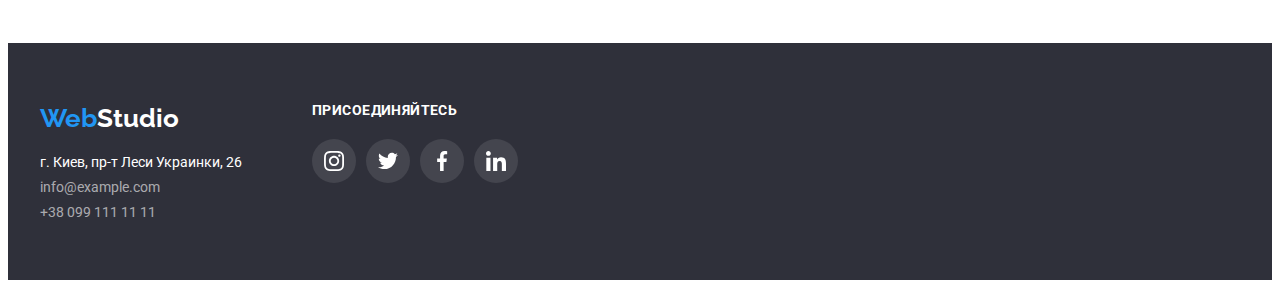
==== commit f5ddf67d: "Вніс правки від ментора" ====
--- a/portfolio.html
+++ b/portfolio.html
@@ -24,7 +24,7 @@
     <body>
         <!-- Навігація хедера -->
         <header class="header">
-            <div class="header-container">
+            <div class="container header-container">
                 <nav class="header-nav">
                     <a href="index.html" class="header-logo link">
                         <span class="header-logo-web">Web</span>Studio</a
@@ -47,16 +47,16 @@
                             <svg class="icon-mail" width="16" height="12">
                                 <use href="./image/icon/symbol-defs.svg#icon-mail"></use>
                             </svg>
-                            info@devstudio.com
-                        </a>
+                            info@devstudio.com</a
+                        >
                     </li>
                     <li class="contact-item">
                         <a href="tel:+380961111111" class="header-link-contact link">
                             <svg class="icon-mobile" width="10" height="16">
                                 <use href="./image/icon/symbol-defs.svg#icon-smartphone"></use>
                             </svg>
-                            +38 096 111 11 11
-                        </a>
+                            +38 096 111 11 11</a
+                        >
                     </li>
                 </ul>
             </div>
@@ -248,7 +248,7 @@
         </main>
         <!-- футер -->
         <footer class="footer">
-            <div class="footer-container">
+            <div class="container foot-container">
                 <div class="footer-addres-block">
                     <a href="/index.html" class="footer-logo link"
                         ><span class="footer-logo-web">Web</span>Studio</a
--- a/css/styles.css
+++ b/css/styles.css
@@ -63,13 +63,11 @@
     font-family: 'Roboto';
 }
 
+.header {
+    border-bottom: 1px solid #ececec;
+}
+
 .header-container {
-    width: 1200px;
-    padding-left: 15px;
-    padding-right: 15px;
-    margin: 0 auto;
-    border-bottom: 1px solid #ececec;
-
     display: flex;
     align-items: center;
 }
@@ -247,10 +245,11 @@
 .features-container {
     display: flex;
     width: 270px;
+    height: 120px;
     background-color: var(--background-team);
     border-radius: 4px;
     justify-content: center;
-    padding: 25px 0;
+    align-items: center;
     margin-bottom: 30px;
 }
 
@@ -422,28 +421,26 @@
 
 .clients-link:hover,
 .clients-link:focus {
-    fill: #2196f3;
-    border: 1px solid #2196f3;
+    fill: var(--accent-color);
+    border: 1px solid var(--accent-color);
 }
 
 /* ---------------------FOOTER------------------------- */
 
 .footer {
     background-color: var(--background-footer);
-}
-
-.footer-addres-block {
     padding-top: 60px;
     padding-bottom: 60px;
 }
 
-.footer-container {
-    display: flex;
-    width: 1200px;
-    padding-left: 15px;
-    padding-right: 15px;
-    margin: 0 auto;
-}
+.foot-container {
+    display: flex;
+}
+
+/* .footer-addres-block {
+    padding-top: 60px;
+    padding-bottom: 60px;
+} */
 
 .footer-logo {
     text-decoration: none;
@@ -489,11 +486,18 @@
     color: var(--footer-phone-mail-color);
 }
 
+.footer-address-map:hover,
+.footer-address-map:focus,
+.footer-mail:hover,
+.footer-mail:focus,
+.footer-phone:hover,
+.footer-phone:focus {
+    color: var(--hover-color-btn);
+}
+
 .footer-social {
     width: 206px;
     margin-left: 70px;
-    padding-top: 72px;
-    padding-bottom: 100px;
 }
 
 .footer-social-list {
@@ -529,8 +533,7 @@
 
 .social-item-link:hover,
 .social-item-link:focus {
-    background-color: #2196f3;
-    fill: #ffffff;
+    background-color: var(--accent-color);
 }
 
 /* ---------------------PORTFOLIO------------------------- */
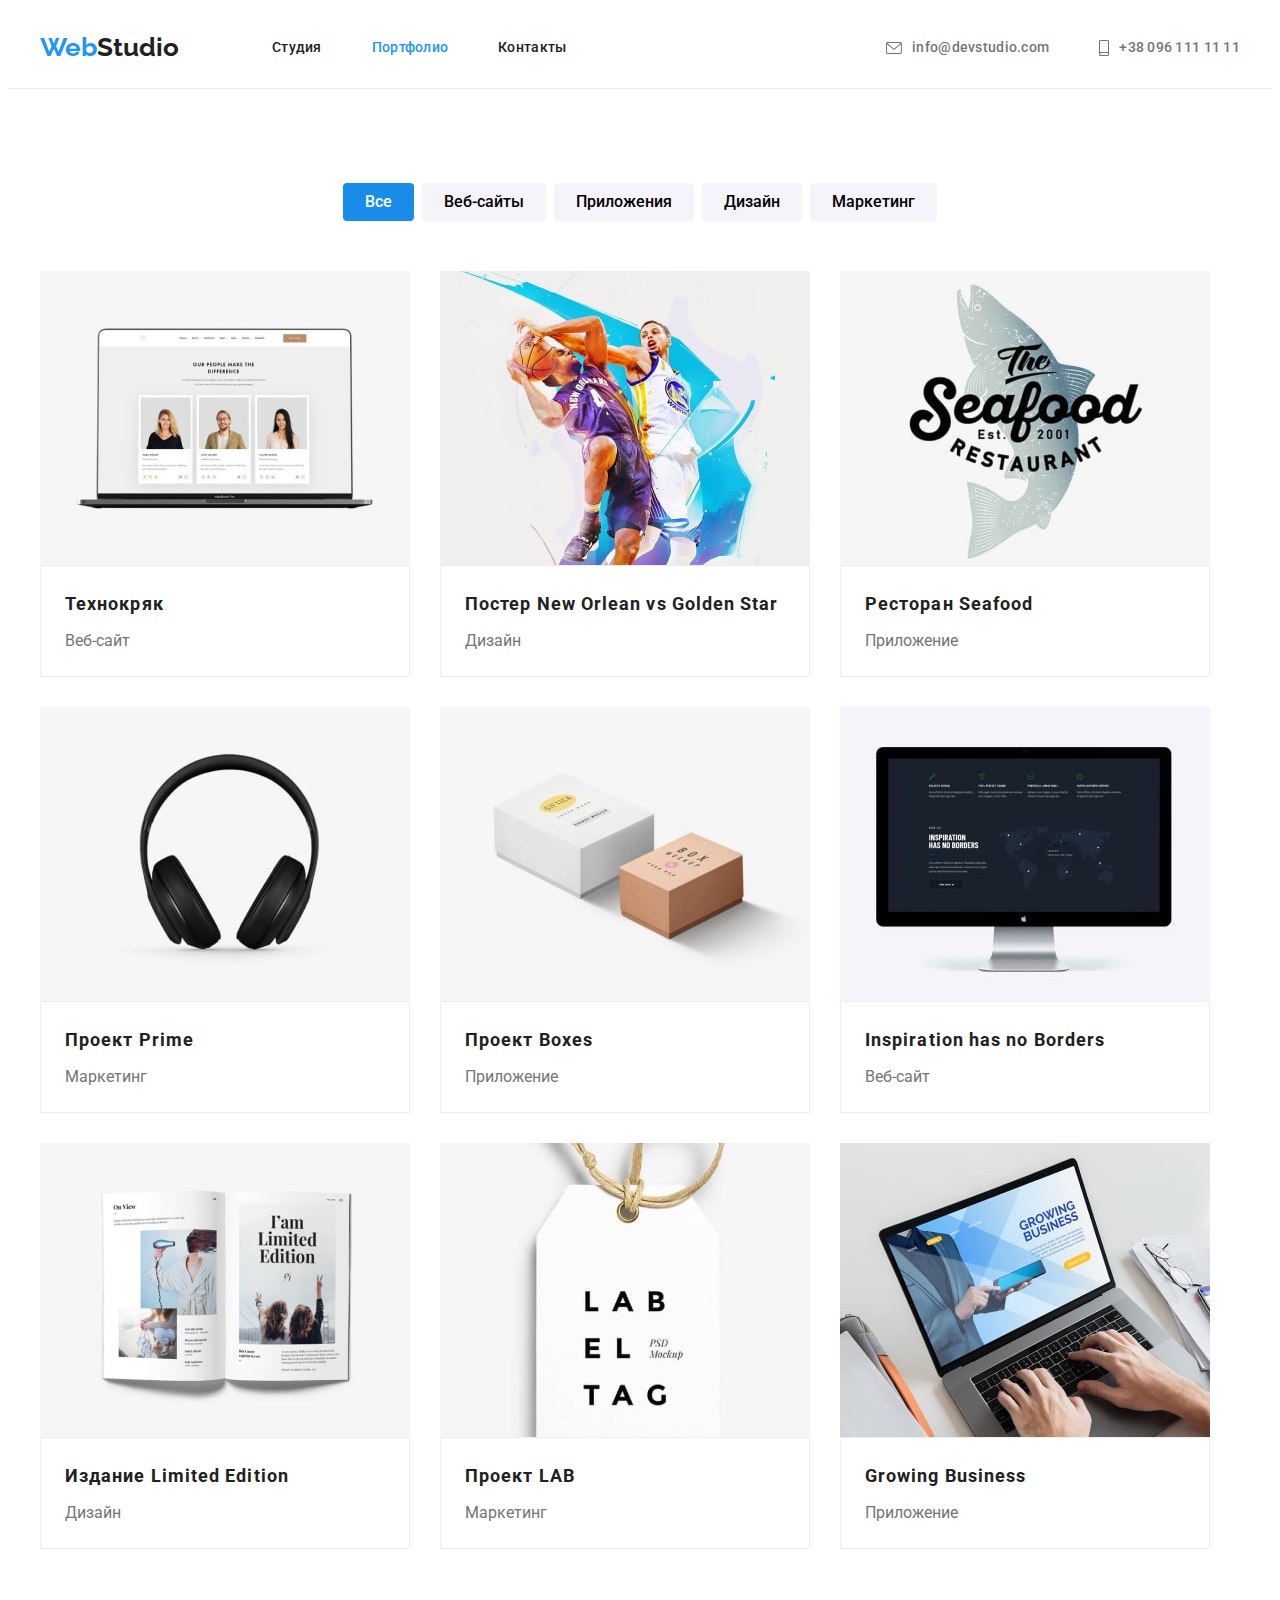
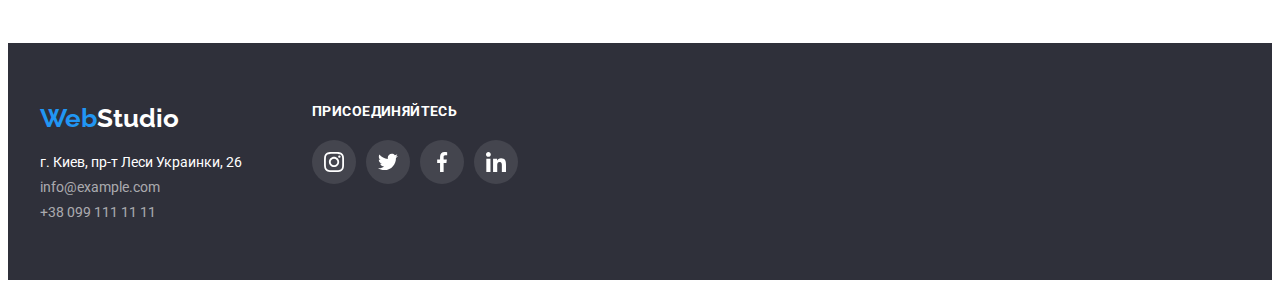
==== commit 849e4f8a: "Змінюю кольори на змінні" ====
--- a/portfolio.html
+++ b/portfolio.html
@@ -278,7 +278,7 @@
                     </address>
                 </div>
                 <div class="footer-social">
-                    <h3 class="social-connect">ПРИСОЕДИНЯЙТЕСЬ</h3>
+                    <strong class="social-connect">ПРИСОЕДИНЯЙТЕСЬ</strong>
                     <ul class="footer-social-list list">
                         <li class="social-item">
                             <a class="social-item-link" href="#">
--- a/css/styles.css
+++ b/css/styles.css
@@ -13,6 +13,7 @@
     --background-portfolio-btn: #f5f4fa;
     --background-page: #ffffff;
     --background-hero: #2f303a;
+    --border-color-card: #eeeeee;
 }
 
 body {
@@ -502,6 +503,7 @@
 
 .footer-social-list {
     display: flex;
+    margin-top: 20px;
 }
 
 .social-item + .social-item {
@@ -515,8 +517,6 @@
     text-transform: uppercase;
 
     color: var(--footer-addres-white);
-
-    margin-bottom: 20px;
 }
 
 .social-item-link {
@@ -611,7 +611,7 @@
 
 .project-item-text {
     padding: 20px 24px;
-    border: 1px solid #eeeeee;
+    border: 1px solid var(--border-color-card);
 }
 
 .project-list-header {
